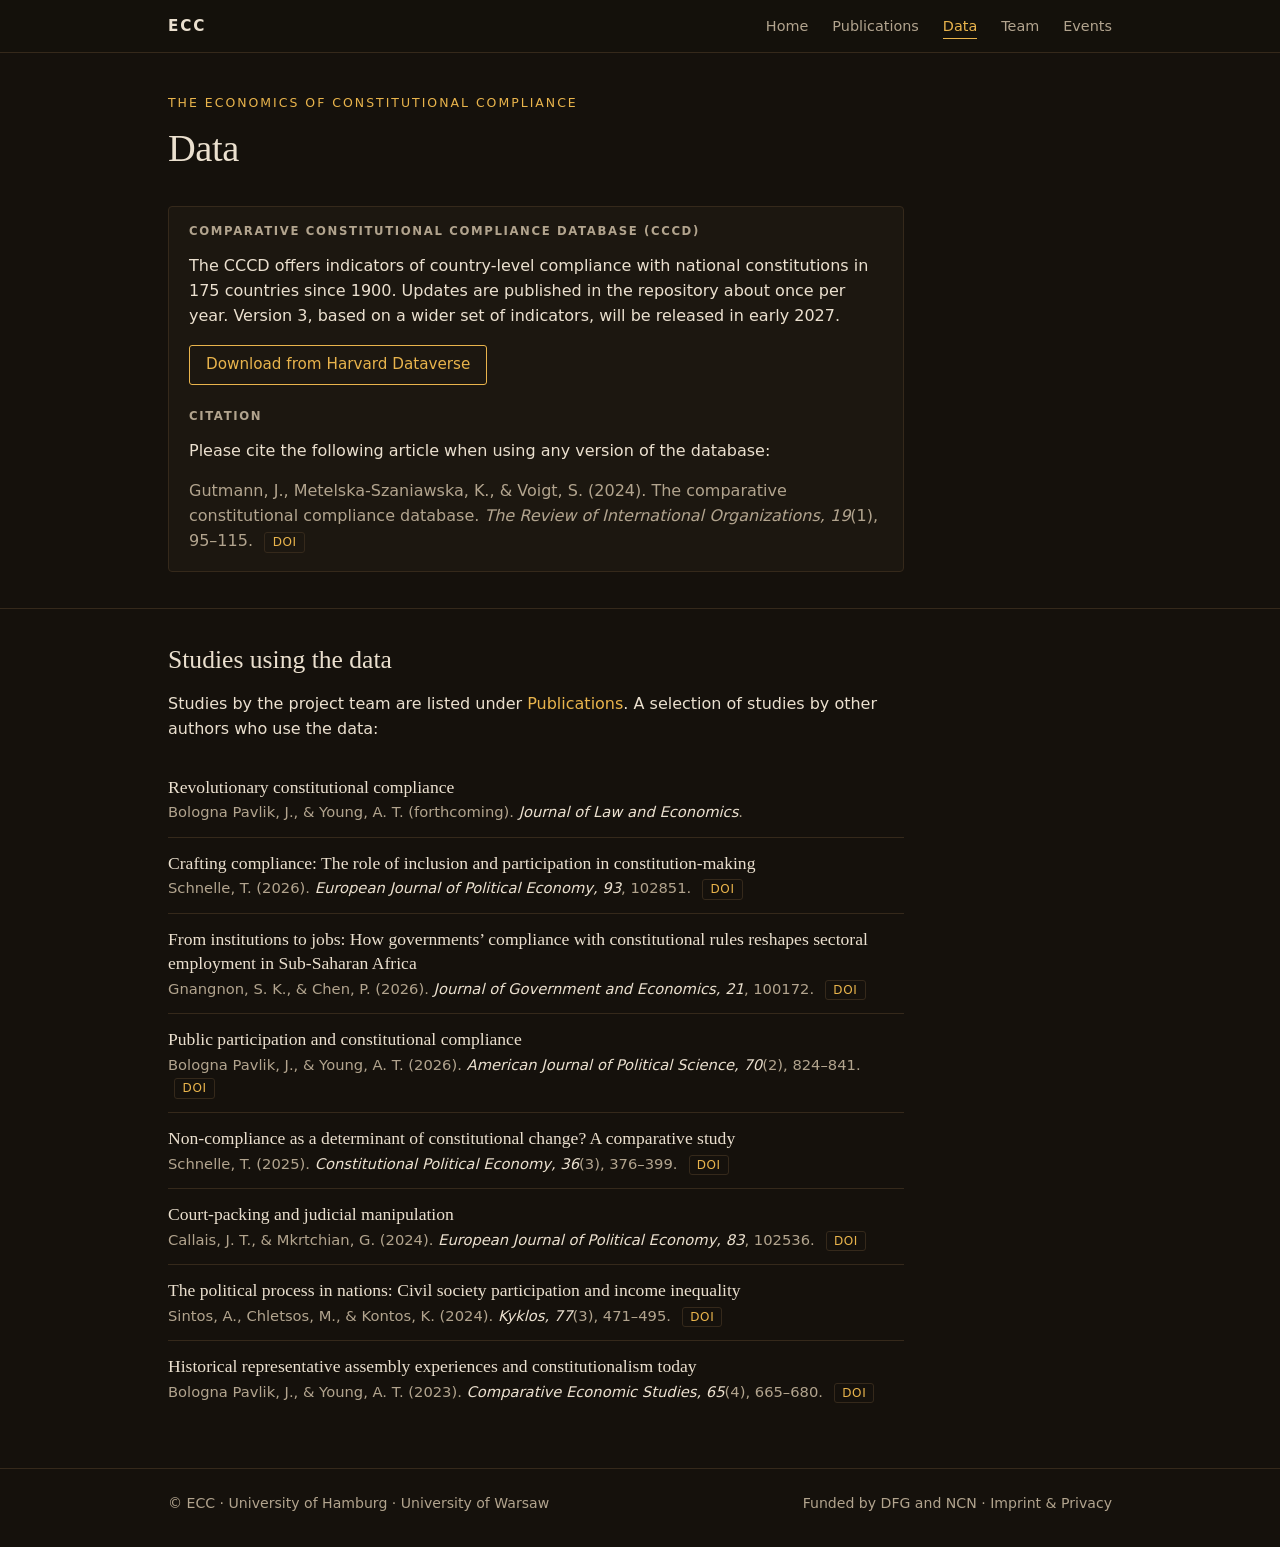
==== data.html @ 9776fd31 "Add project website" ====
<!DOCTYPE html>
<html lang="en">
<head>
<meta charset="utf-8">
<meta name="viewport" content="width=device-width, initial-scale=1">
<title>Data | ECC</title>
<meta name="description" content="The Comparative Constitutional Compliance Database (CCCD): indicators of constitutional compliance in 175 countries since 1900.">
<link rel="stylesheet" href="style.css">
</head>
<body>
<a class="skip" href="#main">Skip to content</a>

<nav aria-label="Main">
  <div class="wrap">
    <a class="brand" href="index.html">ECC</a>
    <ul>
      <li><a href="index.html">Home</a></li>
      <li><a href="publications.html">Publications</a></li>
      <li><a href="data.html" aria-current="page">Data</a></li>
      <li><a href="team.html">Team</a></li>
      <li><a href="events.html">Events</a></li>
    </ul>
  </div>
</nav>

<header class="page">
  <div class="wrap">
    <p class="kicker">The Economics of Constitutional Compliance</p>
    <h1>Data</h1>
  </div>
</header>

<main id="main">
  <section class="plain">
    <div class="wrap">
      <div class="card" style="max-width:46rem">
        <h3>Comparative Constitutional Compliance Database (CCCD)</h3>
        <p>The CCCD offers indicators of country-level compliance with national constitutions in 175 countries since 1900. Updates are published in the repository about once per year. Version 3, based on a wider set of indicators, will be released in early 2027.</p>
        <p><a class="btn" href="https://dataverse.harvard.edu/dataverse/CCCD">Download from Harvard Dataverse</a></p>
        <h3>Citation</h3>
        <p>Please cite the following article when using any version of the database:</p>
        <p class="muted">Gutmann, J., Metelska-Szaniawska, K., &amp; Voigt, S. (2024). The comparative constitutional compliance database. <em>The Review of International Organizations, 19</em>(1), 95–115.
          <a class="tag" href="https://doi.org/10.1007/s11558-023-09491-7">DOI</a></p>
      </div>
    </div>
  </section>

  <section>
    <div class="wrap">
      <h2 class="section">Studies using the data</h2>
      <p class="intro">Studies by the project team are listed under <a href="publications.html">Publications</a>. A selection of studies by other authors who use the data:</p>
      <ul class="pubs">
        <li>
          <div class="title">Revolutionary constitutional compliance</div>
          <div class="meta">Bologna Pavlik, J., &amp; Young, A. T. (forthcoming). <em>Journal of Law and Economics</em>.</div>
        </li>
        <li>
          <div class="title">Crafting compliance: The role of inclusion and participation in constitution-making</div>
          <div class="meta">Schnelle, T. (2026). <em>European Journal of Political Economy, 93</em>, 102851.
            <a class="tag" href="https://doi.org/10.1016/j.ejpoleco.2026.102851">DOI</a></div>
        </li>
        <li>
          <div class="title">From institutions to jobs: How governments’ compliance with constitutional rules reshapes sectoral employment in Sub-Saharan Africa</div>
          <div class="meta">Gnangnon, S. K., &amp; Chen, P. (2026). <em>Journal of Government and Economics, 21</em>, 100172.
            <a class="tag" href="https://doi.org/10.1016/j.jge.2026.100172">DOI</a></div>
        </li>
        <li>
          <div class="title">Public participation and constitutional compliance</div>
          <div class="meta">Bologna Pavlik, J., &amp; Young, A. T. (2026). <em>American Journal of Political Science, 70</em>(2), 824–841.
            <a class="tag" href="https://doi.org/10.1111/ajps.70000">DOI</a></div>
        </li>
        <li>
          <div class="title">Non-compliance as a determinant of constitutional change? A comparative study</div>
          <div class="meta">Schnelle, T. (2025). <em>Constitutional Political Economy, 36</em>(3), 376–399.
            <a class="tag" href="https://doi.org/10.1007/s10602-024-09444-1">DOI</a></div>
        </li>
        <li>
          <div class="title">Court-packing and judicial manipulation</div>
          <div class="meta">Callais, J. T., &amp; Mkrtchian, G. (2024). <em>European Journal of Political Economy, 83</em>, 102536.
            <a class="tag" href="https://doi.org/10.1016/j.ejpoleco.2024.102536">DOI</a></div>
        </li>
        <li>
          <div class="title">The political process in nations: Civil society participation and income inequality</div>
          <div class="meta">Sintos, A., Chletsos, M., &amp; Kontos, K. (2024). <em>Kyklos, 77</em>(3), 471–495.
            <a class="tag" href="https://doi.org/10.1111/kykl.12375">DOI</a></div>
        </li>
        <li>
          <div class="title">Historical representative assembly experiences and constitutionalism today</div>
          <div class="meta">Bologna Pavlik, J., &amp; Young, A. T. (2023). <em>Comparative Economic Studies, 65</em>(4), 665–680.
            <a class="tag" href="https://doi.org/10.1057/s41294-023-00228-4">DOI</a></div>
        </li>
      </ul>
    </div>
  </section>
</main>

<footer>
  <div class="wrap">
    <span>© ECC · University of Hamburg · University of Warsaw</span>
    <span>Funded by DFG and NCN · <a href="imprint.html">Imprint &amp; Privacy</a></span>
  </div>
</footer>
</body>
</html>
---- style.css ----
:root {
  --bg: #15110c;
  --surface: #1c1710;
  --line: #35291b;
  --text: #ebe0cf;
  --muted: #b2a48e;
  --accent: #e9b44c;
  --serif: Georgia, "Iowan Old Style", "Palatino Linotype", Palatino, serif;
  --sans: system-ui, -apple-system, "Segoe UI", Roboto, "Helvetica Neue", Arial, sans-serif;
}
* { box-sizing: border-box; }
body {
  margin: 0;
  background: var(--bg);
  color: var(--text);
  font: 1rem/1.55 var(--sans);
  -webkit-font-smoothing: antialiased;
}
a { color: var(--accent); text-decoration: none; border-bottom: 1px solid transparent; }
a:hover, a:focus-visible { border-bottom-color: var(--accent); }
:focus-visible { outline: 2px solid var(--accent); outline-offset: 3px; }
.skip { position: absolute; left: -999px; top: 0; background: var(--accent); color: var(--bg); padding: .5rem 1rem; }
.skip:focus { left: 0; z-index: 10; }
.wrap { max-width: 62rem; margin: 0 auto; padding: 0 1.5rem; }
.muted { color: var(--muted); }

/* Navigation */
nav { position: sticky; top: 0; z-index: 5; background: rgba(21,17,12,.94); backdrop-filter: blur(6px); border-bottom: 1px solid var(--line); }
nav .wrap { display: flex; justify-content: space-between; align-items: center; height: 3.25rem; }
nav .brand { font: 600 .95rem var(--sans); letter-spacing: .12em; color: var(--text); border: 0; }
nav ul { display: flex; gap: 1.5rem; list-style: none; margin: 0; padding: 0; }
nav ul a { color: var(--muted); font-size: .9rem; border: 0; padding: .25rem 0; }
nav ul a:hover { color: var(--text); }
nav ul a[aria-current="page"] { color: var(--accent); border-bottom: 1px solid var(--accent); }

/* Page headers */
header.hero { padding: 3.25rem 0 2rem; }
header.page { padding: 2.5rem 0 1.25rem; }
.kicker { color: var(--accent); font-size: .78rem; letter-spacing: .16em; text-transform: uppercase; margin: 0 0 .9rem; }
h1 { font: 400 clamp(2.1rem, 5vw, 3.3rem)/1.12 var(--serif); margin: 0; letter-spacing: -.01em; }
header.page h1 { font-size: clamp(1.8rem, 3.5vw, 2.4rem); }
.lede { max-width: 40rem; margin: 1.1rem 0 0; font-size: 1.08rem; }

.facts { display: grid; grid-template-columns: 3fr 2fr; gap: 2.5rem; margin-top: 1.75rem; padding-top: 1.25rem; border-top: 1px solid var(--line); }
.facts h2 { font: 600 .73rem var(--sans); letter-spacing: .14em; text-transform: uppercase; color: var(--muted); margin: 0 0 .5rem; }
.facts p { margin: 0 0 .35rem; font-size: .95rem; }

/* Sections */
section { padding: 2.25rem 0; border-top: 1px solid var(--line); }
section.plain { border-top: 0; padding-top: 1rem; }
h2.section { font: 400 1.6rem/1.2 var(--serif); margin: 0 0 1rem; }
h3 { font: 600 .73rem var(--sans); letter-spacing: .14em; text-transform: uppercase; color: var(--muted); margin: 1.5rem 0 .25rem; }
h3:first-child { margin-top: 0; }
.more { display: table; margin-top: .75rem; font-size: .95rem; }
.intro { max-width: 46rem; margin: 0 0 1.25rem; }

/* Publications */
ul.pubs { list-style: none; margin: 0; padding: 0; }
ul.pubs li { padding: .8rem 0; border-bottom: 1px solid var(--line); max-width: 46rem; }
ul.pubs li:last-child { border-bottom: 0; }
ul.pubs .title { font: 400 1.1rem/1.38 var(--serif); }
ul.pubs .meta { color: var(--muted); font-size: .92rem; margin-top: .15rem; }
ul.pubs .meta em { color: var(--text); }
.tag { display: inline-block; margin-left: .4rem; padding: 0 .45rem; border: 1px solid var(--line); border-radius: 3px; font-size: .75rem; letter-spacing: .05em; }

/* Cards, people */
.two { display: grid; grid-template-columns: 1fr 1fr; gap: 2.5rem; }
.card { background: var(--surface); border: 1px solid var(--line); border-radius: 4px; padding: 1.1rem 1.25rem; }
.card > :first-child { margin-top: 0; }
.card > :last-child { margin-bottom: 0; }
.person + .person { margin-top: 1rem; padding-top: 1rem; border-top: 1px solid var(--line); }
.person .name { font: 400 1.15rem var(--serif); margin: 0; white-space: nowrap; }
.stack .card { max-width: 34rem; }
.person .role { color: var(--muted); font-size: .92rem; margin: .1rem 0 0; }
.pi { margin: 0 0 .5rem; font-size: .95rem; }
.pi .muted { font-size: .9rem; }
.pi .nm { white-space: nowrap; }

/* Link and ORCID icons */
.ids { display: inline-flex; gap: .45rem; margin-left: .5rem; vertical-align: -.1em; }
.ids a { display: inline-block; width: 1rem; height: 1rem; border: 0; opacity: .9; }
.ids a:hover, .ids a:focus-visible { opacity: 1; }
.ids .web {
  background: var(--muted);
  -webkit-mask: var(--ico-link) center / contain no-repeat;
  mask: var(--ico-link) center / contain no-repeat;
}
.ids .web:hover, .ids .web:focus-visible { background: var(--accent); }
.ids .orcid { background: var(--ico-orcid) center / contain no-repeat; }
:root {
  --ico-link: url("data:image/svg+xml,%3Csvg xmlns='http://www.w3.org/2000/svg' viewBox='0 0 24 24' fill='none' stroke='black' stroke-width='2' stroke-linecap='round' stroke-linejoin='round'%3E%3Cpath d='M10 13a5 5 0 0 0 7.54.54l3-3a5 5 0 0 0-7.07-7.07l-1.72 1.71'/%3E%3Cpath d='M14 11a5 5 0 0 0-7.54-.54l-3 3a5 5 0 0 0 7.07 7.07l1.71-1.71'/%3E%3C/svg%3E");
  --ico-orcid: url("data:image/svg+xml,%3Csvg xmlns='http://www.w3.org/2000/svg' viewBox='0 0 256 256'%3E%3Ccircle cx='128' cy='128' r='128' fill='%23A6CE39'/%3E%3Cg fill='%23fff'%3E%3Cpath d='M86.3 186.2H70.9V79.1h15.4v48.4z'/%3E%3Cpath d='M108.9 79.1h41.6c39.6 0 57 28.3 57 53.6 0 27.5-21.5 53.6-56.8 53.6h-41.8zm15.4 93.3h24.5c34.9 0 42.9-26.5 42.9-39.7 0-21.5-13.7-39.7-43.7-39.7h-23.7z'/%3E%3Ccircle cx='78.6' cy='56.8' r='10.1'/%3E%3C/g%3E%3C/svg%3E");
}

/* Events */
ul.events { list-style: none; margin: 0; padding: 0; max-width: 46rem; }
ul.events li { display: grid; grid-template-columns: 10.5rem 1fr; gap: 1rem; padding: .65rem 0; border-bottom: 1px solid var(--line); font-size: .95rem; }
ul.events li:last-child { border-bottom: 0; }
ul.events .when { color: var(--muted); }
ul.events .what { display: block; }
ul.events .where { display: block; color: var(--muted); font-size: .9rem; }

/* Event details */
ul.events .detail { display: block; margin-top: .6rem; }
ul.events .detail p { margin: .35rem 0 0; font-size: .9rem; color: var(--muted); }
img.poster { display: block; width: 100%; max-width: 30rem; height: auto; margin-top: .6rem; border: 1px solid var(--line); border-radius: 4px; }

/* Buttons */
.btn { display: inline-block; padding: .45rem 1rem; border: 1px solid var(--accent); border-radius: 3px; font-size: .95rem; }
.btn:hover, .btn:focus-visible { background: var(--accent); color: var(--bg); }
span.tag { color: var(--muted); }
.three { display: grid; grid-template-columns: repeat(3, 1fr); gap: 2rem; }

/* Legal text */
.legal { max-width: 46rem; }
.legal h2 { font: 400 1.3rem var(--serif); margin: 1.75rem 0 .4rem; }
.legal h2:first-child { margin-top: 0; }
.legal p { margin: 0 0 .75rem; }

footer { border-top: 1px solid var(--line); padding: 1.5rem 0 2rem; color: var(--muted); font-size: .88rem; margin-top: 1rem; }
footer .wrap { display: flex; justify-content: space-between; gap: 1rem 1.5rem; flex-wrap: wrap; }
footer a { color: var(--muted); }
footer a:hover { color: var(--accent); }

@media (max-width: 760px) {
  nav ul { gap: .9rem; }
  nav .brand { display: none; }
  header.hero { padding-top: 2.25rem; }
  .facts, .two, .three { grid-template-columns: 1fr; gap: 1.5rem; }
  .pi .nm, .person .name { white-space: normal; }
  ul.events li { grid-template-columns: 1fr; gap: 0; }
}

/* Event programs */
details.program { margin-top: .7rem; }
details.program summary { cursor: pointer; color: var(--accent); font-size: .92rem; }
details.program h4 { font: 600 .73rem var(--sans); letter-spacing: .14em; text-transform: uppercase; color: var(--muted); margin: 1.1rem 0 .35rem; }
details.program dl { display: grid; grid-template-columns: 6.75rem 1fr; gap: .4rem 1rem; margin: 0; font-size: .9rem; }
details.program dt { color: var(--muted); }
details.program dd { margin: 0; }
details.program em { color: var(--text); }
@media (max-width: 760px) {
  details.program dl { grid-template-columns: 1fr; gap: 0; }
  details.program dd { margin-bottom: .5rem; }
}
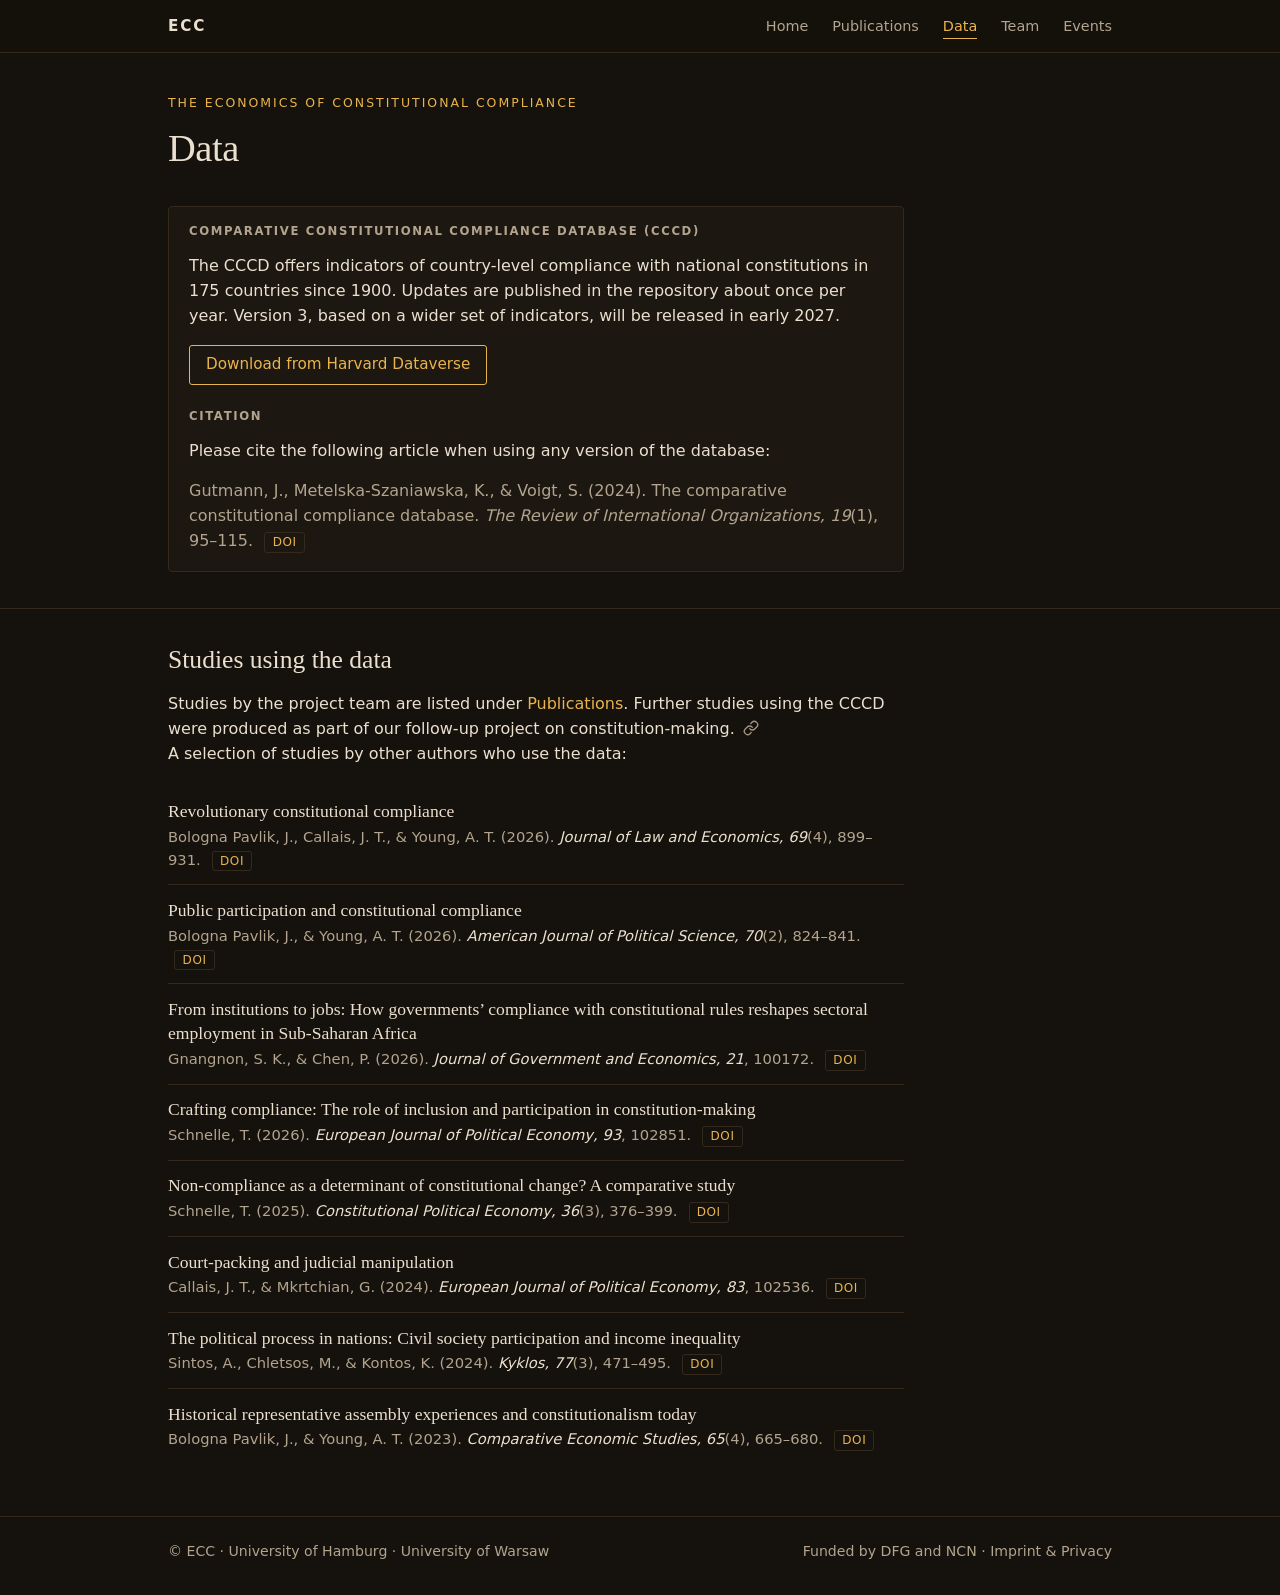
==== commit b8862c8c: "Update data and publications pages, balance title line break" ====
--- a/data.html
+++ b/data.html
@@ -48,16 +48,17 @@
   <section>
     <div class="wrap">
       <h2 class="section">Studies using the data</h2>
-      <p class="intro">Studies by the project team are listed under <a href="publications.html">Publications</a>. A selection of studies by other authors who use the data:</p>
+      <p class="intro">Studies by the project team are listed under <a href="publications.html">Publications</a>. Further studies using the CCCD were produced as part of our follow-up project on constitution-making.<span class="ids"><a class="web" href="https://jerggutmann.github.io/conmaking/publications.html" aria-label="Publications of the follow-up project Does Constitution-Making Matter?" title="Publications: Does Constitution-Making Matter?"></a></span><br>A selection of studies by other authors who use the data:</p>
       <ul class="pubs">
         <li>
           <div class="title">Revolutionary constitutional compliance</div>
-          <div class="meta">Bologna Pavlik, J., &amp; Young, A. T. (forthcoming). <em>Journal of Law and Economics</em>.</div>
+          <div class="meta">Bologna Pavlik, J., Callais, J. T., &amp; Young, A. T. (2026). <em>Journal of Law and Economics, 69</em>(4), 899–931.
+            <a class="tag" href="https://doi.org/10.1086/744287">DOI</a></div>
         </li>
         <li>
-          <div class="title">Crafting compliance: The role of inclusion and participation in constitution-making</div>
-          <div class="meta">Schnelle, T. (2026). <em>European Journal of Political Economy, 93</em>, 102851.
-            <a class="tag" href="https://doi.org/10.1016/j.ejpoleco.2026.102851">DOI</a></div>
+          <div class="title">Public participation and constitutional compliance</div>
+          <div class="meta">Bologna Pavlik, J., &amp; Young, A. T. (2026). <em>American Journal of Political Science, 70</em>(2), 824–841.
+            <a class="tag" href="https://doi.org/10.1111/ajps.70000">DOI</a></div>
         </li>
         <li>
           <div class="title">From institutions to jobs: How governments’ compliance with constitutional rules reshapes sectoral employment in Sub-Saharan Africa</div>
@@ -65,9 +66,9 @@
             <a class="tag" href="https://doi.org/10.1016/j.jge.2026.100172">DOI</a></div>
         </li>
         <li>
-          <div class="title">Public participation and constitutional compliance</div>
-          <div class="meta">Bologna Pavlik, J., &amp; Young, A. T. (2026). <em>American Journal of Political Science, 70</em>(2), 824–841.
-            <a class="tag" href="https://doi.org/10.1111/ajps.70000">DOI</a></div>
+          <div class="title">Crafting compliance: The role of inclusion and participation in constitution-making</div>
+          <div class="meta">Schnelle, T. (2026). <em>European Journal of Political Economy, 93</em>, 102851.
+            <a class="tag" href="https://doi.org/10.1016/j.ejpoleco.2026.102851">DOI</a></div>
         </li>
         <li>
           <div class="title">Non-compliance as a determinant of constitutional change? A comparative study</div>
--- a/style.css
+++ b/style.css
@@ -143,3 +143,5 @@
   details.program dl { grid-template-columns: 1fr; gap: 0; }
   details.program dd { margin-bottom: .5rem; }
 }
+
+@media (min-width:600px){.nb{white-space:nowrap}}
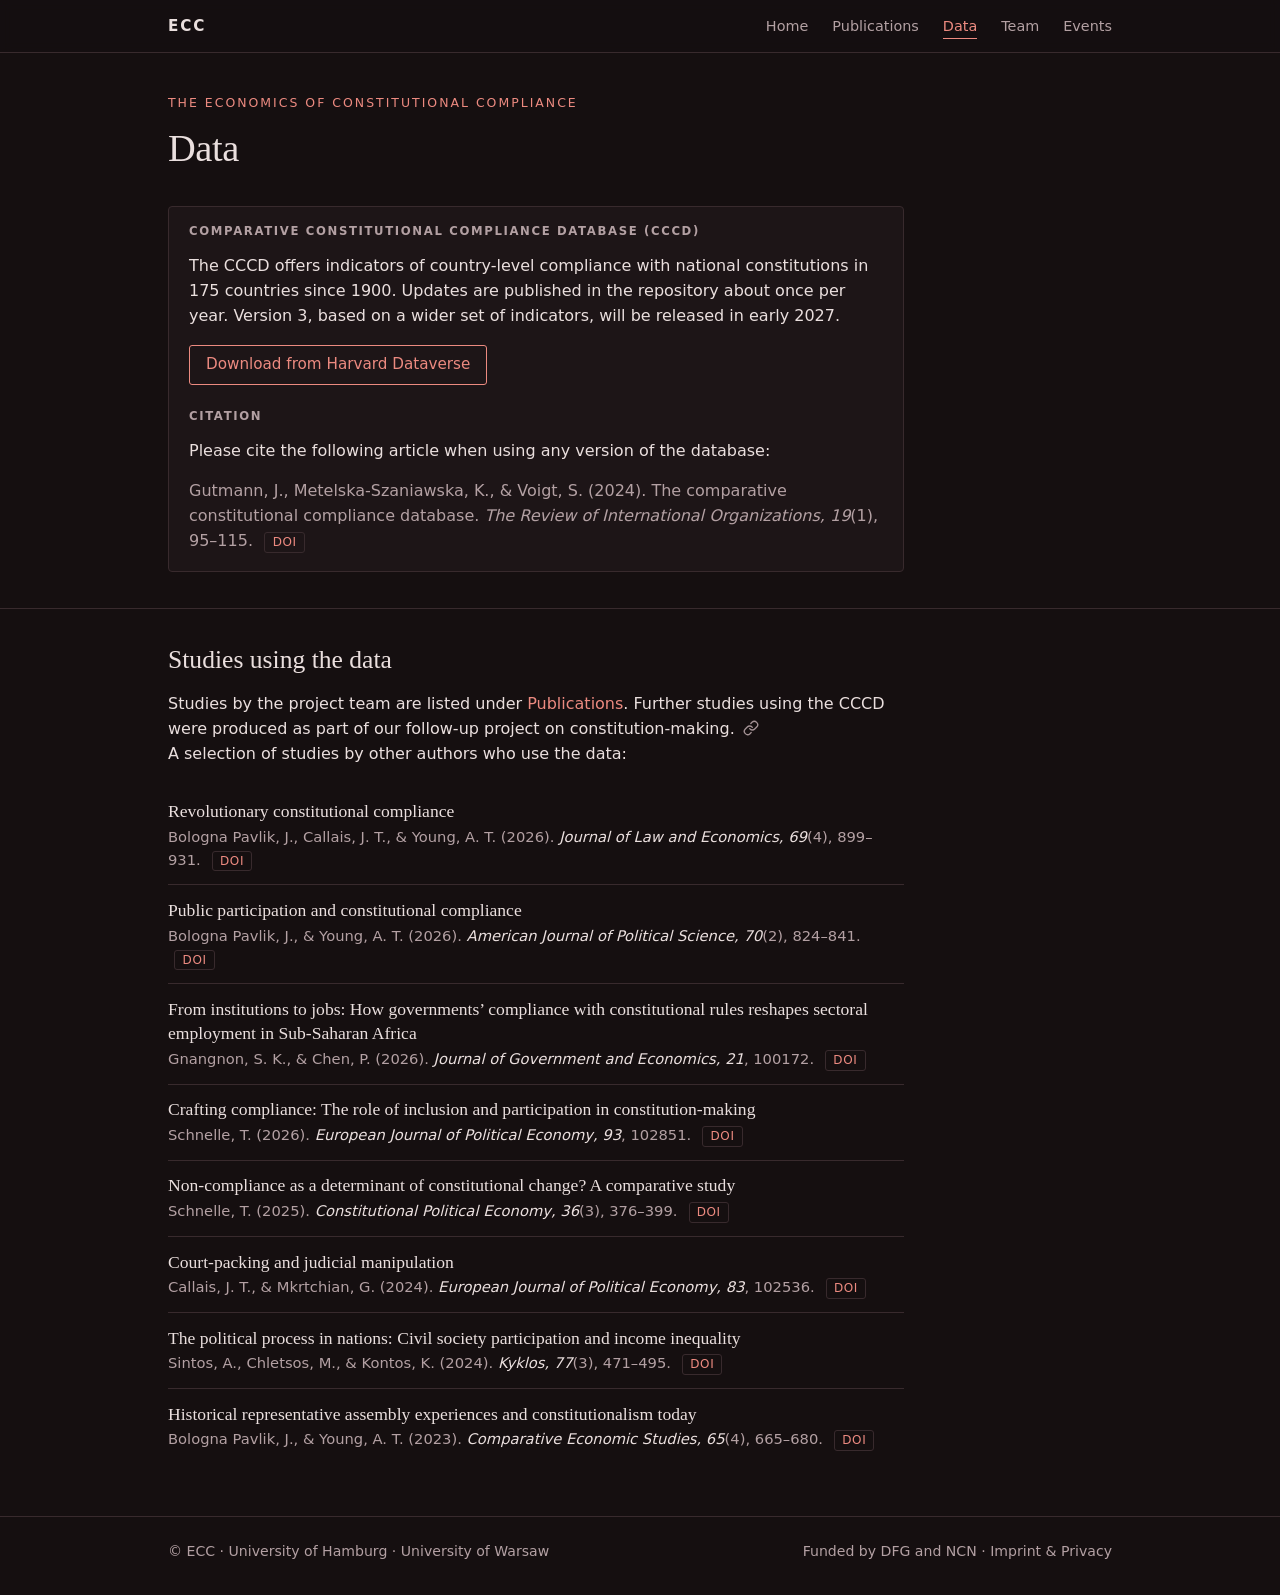
==== commit a5a37e10: "Add favicon and touch icon" ====
--- a/data.html
+++ b/data.html
@@ -3,6 +3,8 @@
 <head>
 <meta charset="utf-8">
 <meta name="viewport" content="width=device-width, initial-scale=1">
+<link rel="icon" href="favicon.svg" type="image/svg+xml">
+<link rel="apple-touch-icon" href="apple-touch-icon.png">
 <title>Data | ECC</title>
 <meta name="description" content="The Comparative Constitutional Compliance Database (CCCD): indicators of constitutional compliance in 175 countries since 1900.">
 <link rel="stylesheet" href="style.css">
--- a/style.css
+++ b/style.css
@@ -1,10 +1,10 @@
 :root {
-  --bg: #15110c;
-  --surface: #1c1710;
-  --line: #35291b;
-  --text: #ebe0cf;
-  --muted: #b2a48e;
-  --accent: #e9b44c;
+  --bg: #150f10;
+  --surface: #1d1517;
+  --line: #382a2d;
+  --text: #eadfde;
+  --muted: #b3a0a3;
+  --accent: #ec8a80;
   --serif: Georgia, "Iowan Old Style", "Palatino Linotype", Palatino, serif;
   --sans: system-ui, -apple-system, "Segoe UI", Roboto, "Helvetica Neue", Arial, sans-serif;
 }
@@ -25,7 +25,7 @@
 .muted { color: var(--muted); }
 
 /* Navigation */
-nav { position: sticky; top: 0; z-index: 5; background: rgba(21,17,12,.94); backdrop-filter: blur(6px); border-bottom: 1px solid var(--line); }
+nav { position: sticky; top: 0; z-index: 5; background: rgba(21,15,16,.94); backdrop-filter: blur(6px); border-bottom: 1px solid var(--line); }
 nav .wrap { display: flex; justify-content: space-between; align-items: center; height: 3.25rem; }
 nav .brand { font: 600 .95rem var(--sans); letter-spacing: .12em; color: var(--text); border: 0; }
 nav ul { display: flex; gap: 1.5rem; list-style: none; margin: 0; padding: 0; }
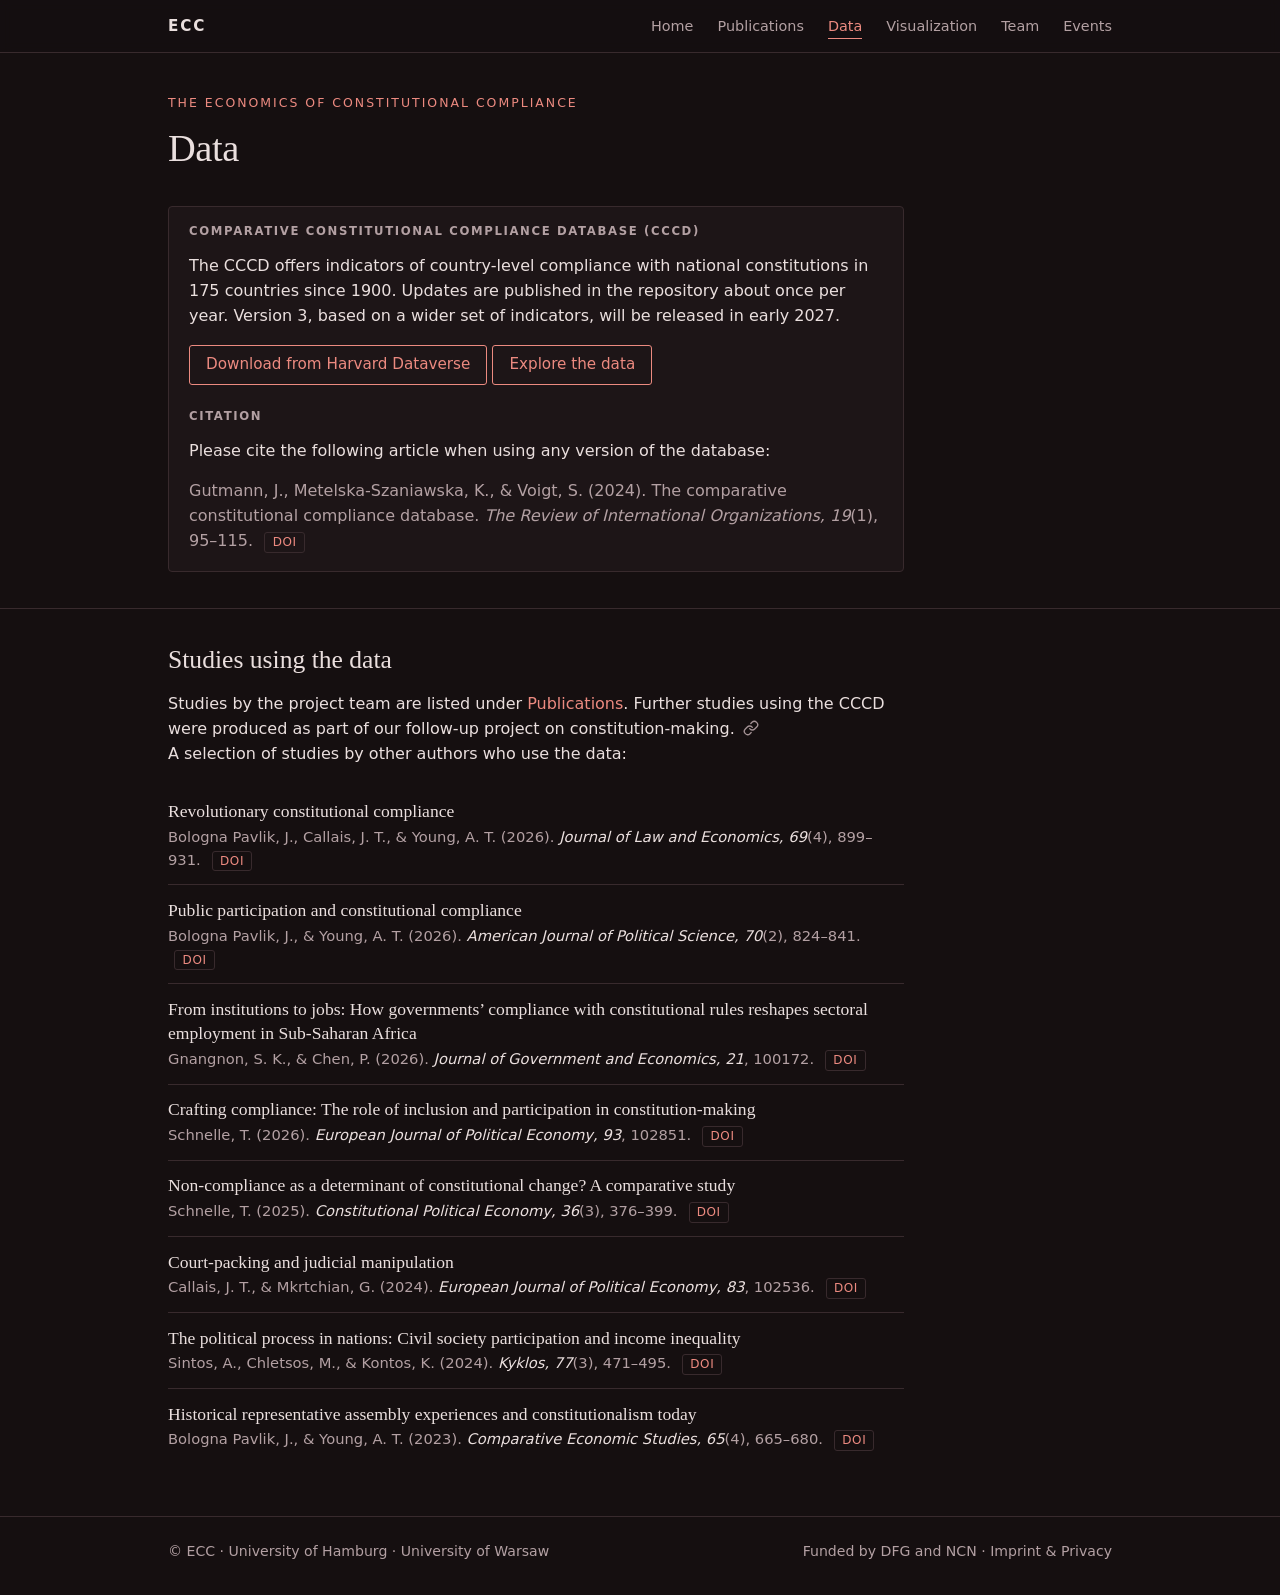
==== commit 11d4b88f: "Add data visualization page with map and time trends" ====
--- a/data.html
+++ b/data.html
@@ -19,6 +19,7 @@
       <li><a href="index.html">Home</a></li>
       <li><a href="publications.html">Publications</a></li>
       <li><a href="data.html" aria-current="page">Data</a></li>
+      <li><a href="visualization.html">Visualization</a></li>
       <li><a href="team.html">Team</a></li>
       <li><a href="events.html">Events</a></li>
     </ul>
@@ -38,7 +39,7 @@
       <div class="card" style="max-width:46rem">
         <h3>Comparative Constitutional Compliance Database (CCCD)</h3>
         <p>The CCCD offers indicators of country-level compliance with national constitutions in 175 countries since 1900. Updates are published in the repository about once per year. Version 3, based on a wider set of indicators, will be released in early 2027.</p>
-        <p><a class="btn" href="https://dataverse.harvard.edu/dataverse/CCCD">Download from Harvard Dataverse</a></p>
+        <p><a class="btn" href="https://dataverse.harvard.edu/dataverse/CCCD">Download from Harvard Dataverse</a> <a class="btn" href="visualization.html">Explore the data</a></p>
         <h3>Citation</h3>
         <p>Please cite the following article when using any version of the database:</p>
         <p class="muted">Gutmann, J., Metelska-Szaniawska, K., &amp; Voigt, S. (2024). The comparative constitutional compliance database. <em>The Review of International Organizations, 19</em>(1), 95–115.
--- a/style.css
+++ b/style.css
@@ -145,3 +145,25 @@
 }
 
 @media (min-width:600px){.nb{white-space:nowrap}}
+
+:root { --nodata: #302729; }
+.viz-bar { display: flex; flex-wrap: wrap; gap: .75rem 1.25rem; align-items: center; margin: 1.25rem 0 .75rem; }
+.viz-bar label { font-size: .9rem; color: var(--muted); display: inline-flex; align-items: center; gap: .5rem; }
+.viz-bar select { background: var(--surface); color: var(--text); border: 1px solid var(--line); border-radius: 3px; padding: .35rem .5rem; font: inherit; font-size: .9rem; max-width: 100%; }
+.viz-bar input[type=range] { accent-color: var(--accent); width: 11rem; }
+.viz-bar output { color: var(--text); min-width: 2.5rem; font-variant-numeric: tabular-nums; }
+.viz-grp { display: inline-flex; gap: .75rem; align-items: center; flex-wrap: wrap; }
+.viz-grp[hidden], .viz-chips[hidden], .viz-tip[hidden] { display: none; }
+.btn.small { font: inherit; font-size: .9rem; padding: .35rem .8rem; background: none; color: var(--accent); cursor: pointer; }
+.btn.small:hover, .btn.small:focus-visible { background: var(--accent); color: var(--bg); }
+.seg { display: inline-flex; border: 1px solid var(--line); border-radius: 3px; overflow: hidden; }
+.seg button { background: none; color: var(--muted); border: 0; padding: .35rem .9rem; font: inherit; font-size: .9rem; cursor: pointer; }
+.seg button[aria-pressed="true"] { background: var(--accent); color: var(--bg); }
+.viz-chips { display: flex; flex-wrap: wrap; gap: .5rem; margin: 0 0 .25rem; }
+.chip { display: inline-flex; align-items: center; gap: .45rem; background: var(--surface); color: var(--text); border: 1px solid var(--line); border-radius: 999px; padding: .2rem .7rem; font: inherit; font-size: .85rem; cursor: pointer; }
+.chip i, .viz-tip i { display: inline-block; width: .65rem; height: .65rem; border-radius: 50%; margin-right: .35rem; }
+.viz-wrap { position: relative; border: 1px solid var(--line); border-radius: 4px; background: var(--bg); }
+.viz-wrap canvas { display: block; width: 100%; }
+.viz-tip { position: absolute; pointer-events: none; background: var(--surface); border: 1px solid var(--line); border-radius: 3px; padding: .4rem .6rem; font-size: .85rem; line-height: 1.45; z-index: 2; white-space: nowrap; }
+@media (max-width: 430px) { nav ul { gap: .65rem; } nav ul a { font-size: .82rem; } }
+.version { margin: 1rem 0 0; color: var(--accent); font-size: .95rem; }
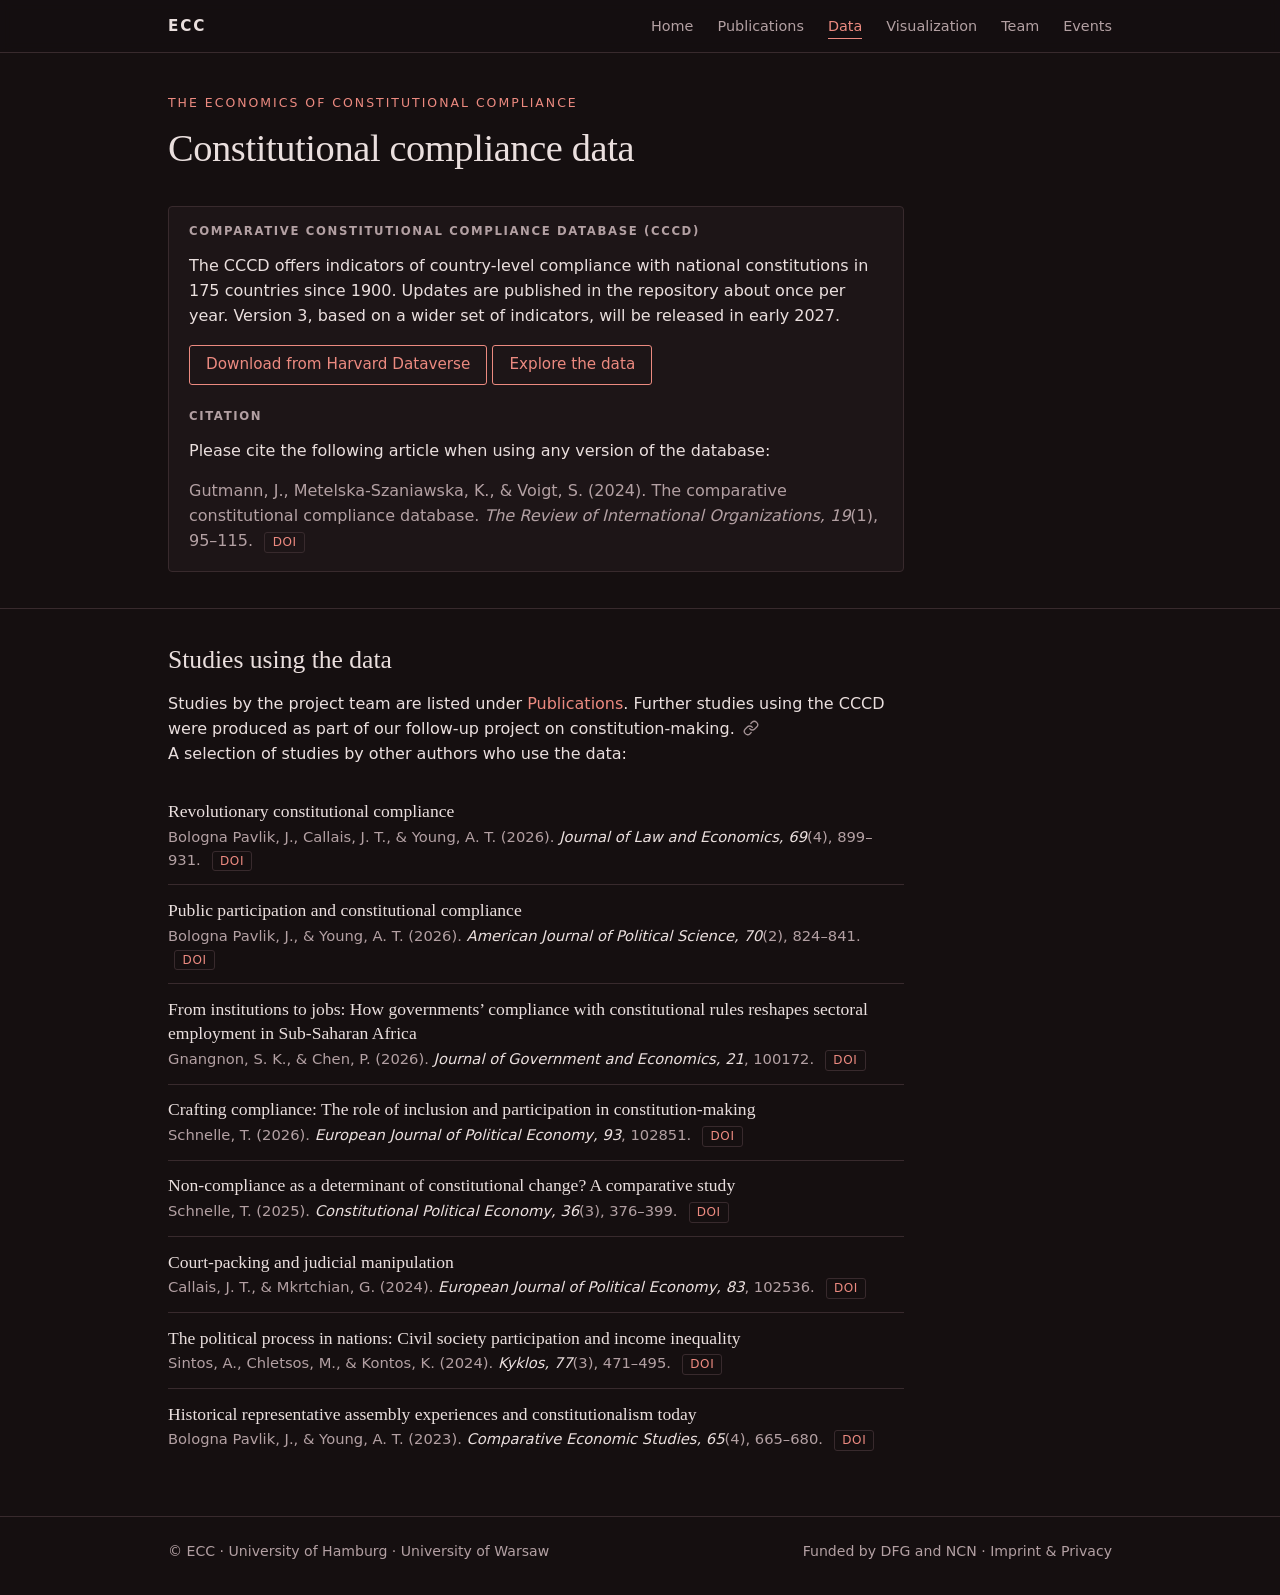
==== commit 43b11d16: "Add indicator description to visualization page, retitle data page" ====
--- a/data.html
+++ b/data.html
@@ -5,9 +5,23 @@
 <meta name="viewport" content="width=device-width, initial-scale=1">
 <link rel="icon" href="favicon.svg" type="image/svg+xml">
 <link rel="apple-touch-icon" href="apple-touch-icon.png">
-<title>Data | ECC</title>
+<title>Constitutional compliance data | ECC</title>
 <meta name="description" content="The Comparative Constitutional Compliance Database (CCCD): indicators of constitutional compliance in 175 countries since 1900.">
 <link rel="stylesheet" href="style.css">
+<!-- seo -->
+<link rel="canonical" href="https://jerggutmann.github.io/conpliance/data.html">
+<meta property="og:type" content="website">
+<meta property="og:site_name" content="The Economics of Constitutional Compliance">
+<meta property="og:title" content="Constitutional compliance data | ECC">
+<meta property="og:description" content="The Comparative Constitutional Compliance Database (CCCD): indicators of constitutional compliance in 175 countries since 1900.">
+<meta property="og:url" content="https://jerggutmann.github.io/conpliance/data.html">
+<meta property="og:image" content="https://jerggutmann.github.io/conpliance/og-image.png">
+<meta property="og:image:width" content="1200">
+<meta property="og:image:height" content="630">
+<meta property="og:image:alt" content="The Economics of Constitutional Compliance">
+<meta name="twitter:card" content="summary_large_image">
+<script type="application/ld+json">{"@context":"https://schema.org","@graph":[{"@type":"Dataset","name":"Comparative Constitutional Compliance Database (CCCD)","alternateName":"CCCD","url":"https://jerggutmann.github.io/conpliance/data.html","description":"Indicators of country-level compliance with national constitutions in 175 countries since 1900.","keywords":["constitutions","constitutional compliance","rule of law","comparative constitutional law","political economy"],"temporalCoverage":"1900/2020","creator":[{"@type":"Person","name":"Jerg Gutmann","sameAs":"https://orcid.org/0000-0003-1215-1116"},{"@type":"Person","name":"Katarzyna Metelska-Szaniawska","sameAs":"https://orcid.org/0000-0001-5614-5557"},{"@type":"Person","name":"Stefan Voigt","sameAs":"https://orcid.org/0000-0001-5564-3669"}],"isPartOf":{"@id":"https://jerggutmann.github.io/conpliance/#project"},"includedInDataCatalog":{"@type":"DataCatalog","name":"Harvard Dataverse","url":"https://dataverse.harvard.edu"},"distribution":[{"@type":"DataDownload","contentUrl":"https://dataverse.harvard.edu/dataverse/CCCD"}],"citation":{"@type":"ScholarlyArticle","name":"The comparative constitutional compliance database","author":[{"@type":"Person","name":"Jerg Gutmann"},{"@type":"Person","name":"Katarzyna Metelska-Szaniawska"},{"@type":"Person","name":"Stefan Voigt"}],"datePublished":"2024","sameAs":"https://doi.org/10.1007/s11558-023-09491-7","isPartOf":{"@type":"Periodical","name":"The Review of International Organizations"}}}]}</script>
+<!-- /seo -->
 </head>
 <body>
 <a class="skip" href="#main">Skip to content</a>
@@ -29,7 +43,7 @@
 <header class="page">
   <div class="wrap">
     <p class="kicker">The Economics of Constitutional Compliance</p>
-    <h1>Data</h1>
+    <h1>Constitutional compliance data</h1>
   </div>
 </header>
 
--- a/style.css
+++ b/style.css
@@ -167,3 +167,11 @@
 .viz-tip { position: absolute; pointer-events: none; background: var(--surface); border: 1px solid var(--line); border-radius: 3px; padding: .4rem .6rem; font-size: .85rem; line-height: 1.45; z-index: 2; white-space: nowrap; }
 @media (max-width: 430px) { nav ul { gap: .65rem; } nav ul a { font-size: .82rem; } }
 .version { margin: 1rem 0 0; color: var(--accent); font-size: .95rem; }
+.chk { display: inline-flex; align-items: center; gap: .5rem; font-size: .9rem; color: var(--muted); cursor: pointer; }
+.chk input { accent-color: var(--accent); }
+.chks { display: flex; flex-wrap: wrap; gap: .5rem 1.75rem; }
+.viz-wrap.print { background: #fff; border-color: #d9d9d9; }
+details.program.ind { margin-top: 2rem; }
+details.program.ind dl { grid-template-columns: 11rem 1fr; }
+details.program.ind p.small { font-size: .9rem; margin: .4rem 0; }
+@media (max-width: 600px) { details.program.ind dl { grid-template-columns: 1fr; } details.program.ind dt { margin-top: .4rem; } }
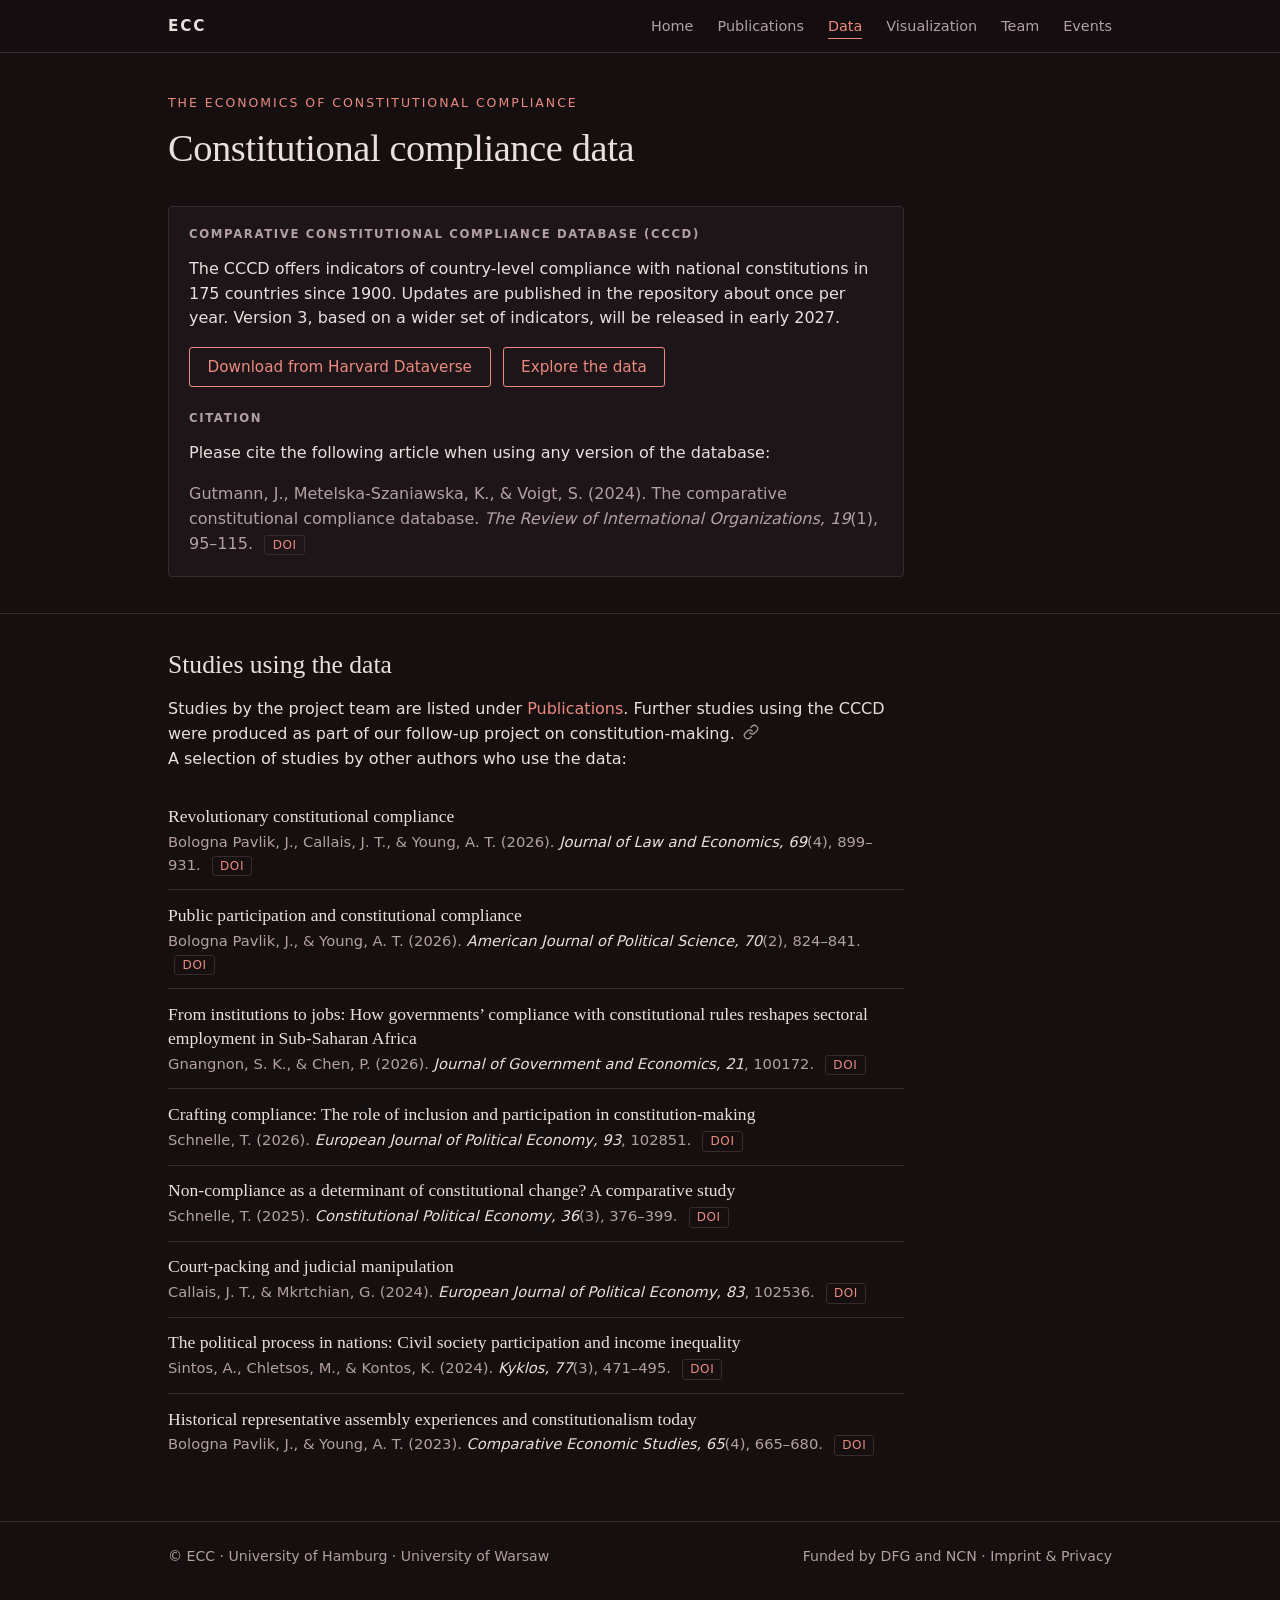
==== commit e66eabe3: "Standardize heading sizes, spacing and control heights" ====
--- a/data.html
+++ b/data.html
@@ -53,7 +53,7 @@
       <div class="card" style="max-width:46rem">
         <h3>Comparative Constitutional Compliance Database (CCCD)</h3>
         <p>The CCCD offers indicators of country-level compliance with national constitutions in 175 countries since 1900. Updates are published in the repository about once per year. Version 3, based on a wider set of indicators, will be released in early 2027.</p>
-        <p><a class="btn" href="https://dataverse.harvard.edu/dataverse/CCCD">Download from Harvard Dataverse</a> <a class="btn" href="visualization.html">Explore the data</a></p>
+        <div class="btns"><a class="btn" href="https://dataverse.harvard.edu/dataverse/CCCD">Download from Harvard Dataverse</a><a class="btn" href="visualization.html">Explore the data</a></div>
         <h3>Citation</h3>
         <p>Please cite the following article when using any version of the database:</p>
         <p class="muted">Gutmann, J., Metelska-Szaniawska, K., &amp; Voigt, S. (2024). The comparative constitutional compliance database. <em>The Review of International Organizations, 19</em>(1), 95–115.
--- a/style.css
+++ b/style.css
@@ -175,3 +175,22 @@
 details.program.ind dl { grid-template-columns: 11rem 1fr; }
 details.program.ind p.small { font-size: .9rem; margin: .4rem 0; }
 @media (max-width: 600px) { details.program.ind dl { grid-template-columns: 1fr; } details.program.ind dt { margin-top: .4rem; } }
+
+/* Uniform sizes across pages */
+:root { --measure: 46rem; --ctl-h: 2.5rem; --ctl-fs: .95rem; --pad: 1.25rem; }
+header.hero, header.page { padding-top: 2.5rem; }
+.intro, .card { max-width: var(--measure); }
+section .wrap > :first-child, .card > :first-child, .legal > :first-child { margin-top: 0; }
+.card { padding: var(--pad); }
+.legal h2 { font: 400 1.6rem/1.2 var(--serif); margin: 2.25rem 0 1rem; }
+
+.btn, .btn.small, .seg, .viz-bar select { box-sizing: border-box; height: var(--ctl-h); font-size: var(--ctl-fs); line-height: 1; border-radius: 3px; }
+.btn, .btn.small { display: inline-flex; align-items: center; justify-content: center; padding: 0 1.1rem; font-family: var(--sans); }
+.seg button { height: 100%; padding: 0 1.1rem; font-size: var(--ctl-fs); }
+.viz-bar select { padding: 0 .6rem; }
+.viz-bar label { font-size: var(--ctl-fs); }
+.btns { display: flex; flex-wrap: wrap; gap: .75rem; margin: 1rem 0; }
+.viz-bar { margin: 1.25rem 0 .75rem; }
+.viz-chips { margin: 0 0 .75rem; }
+h3.sub { margin-top: 1.75rem; }
+.chks { margin: .75rem 0 0; }
